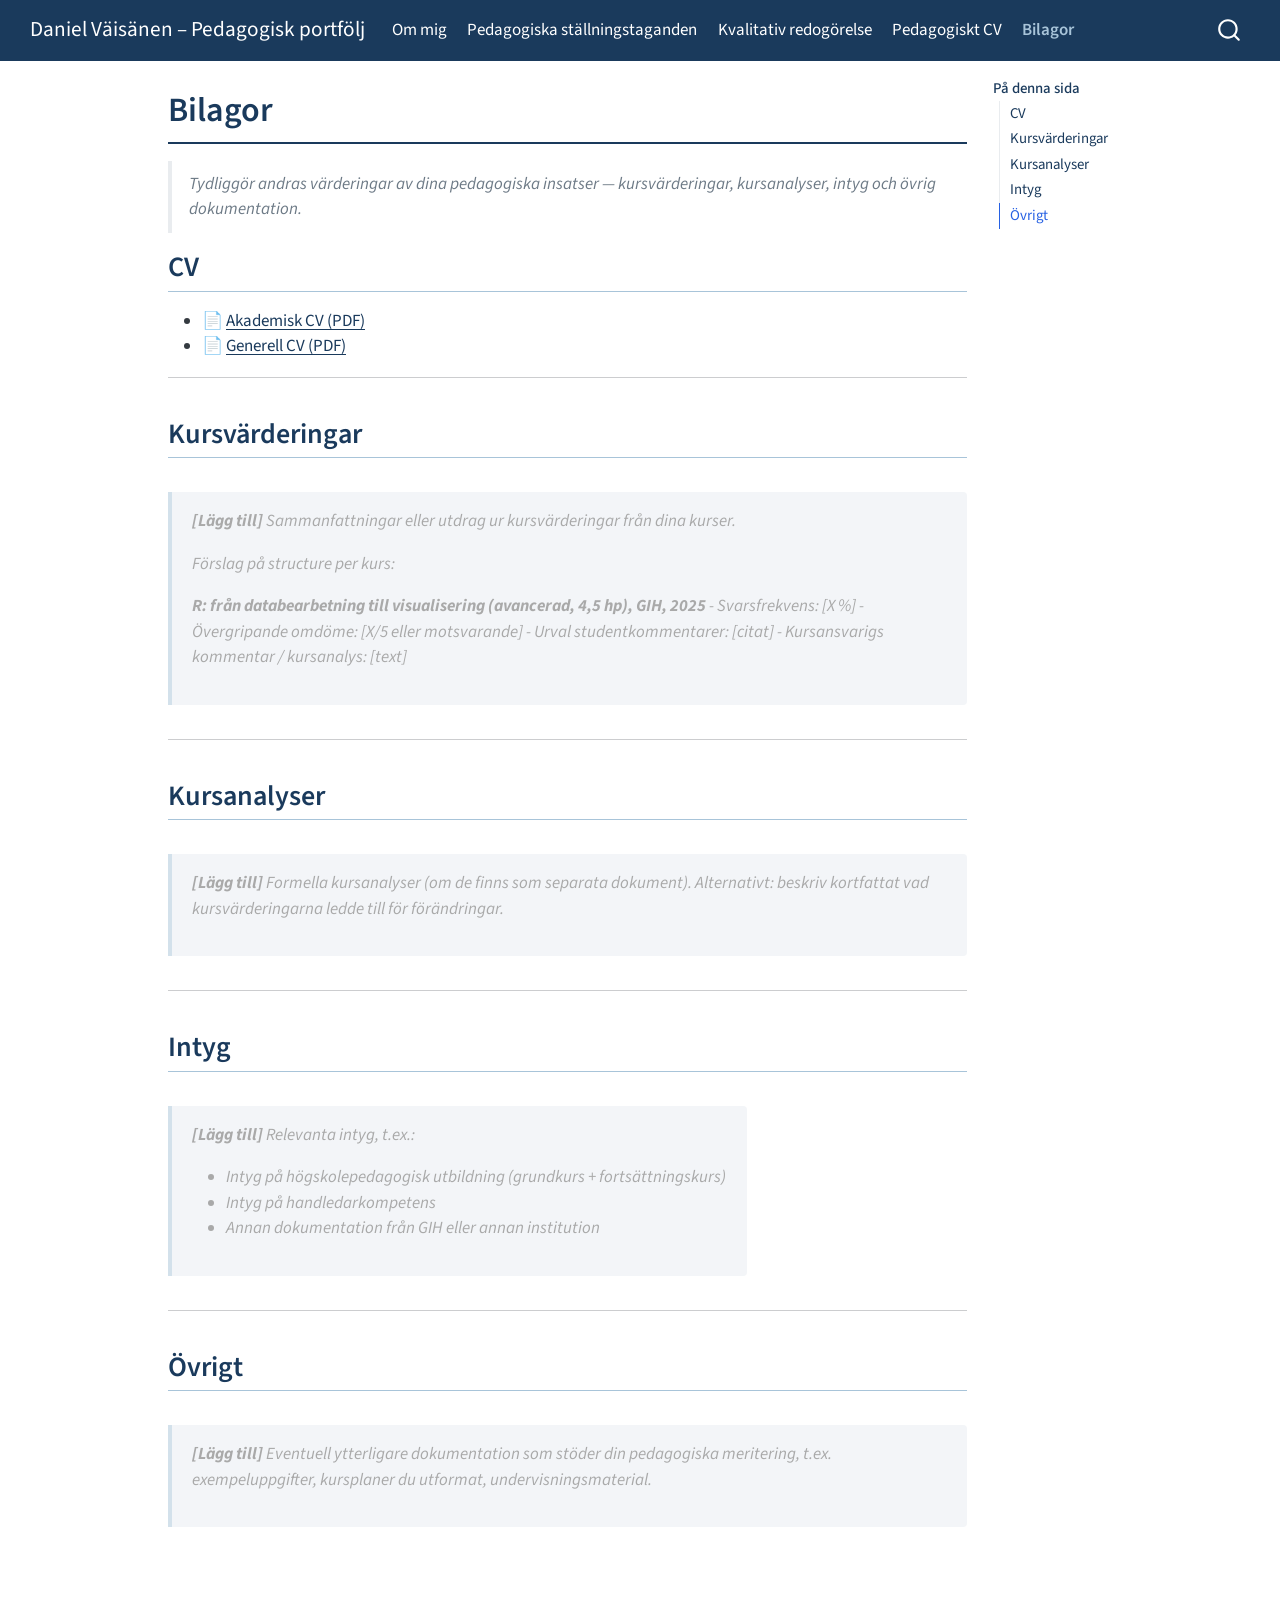
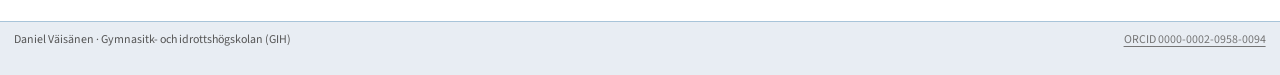
==== docs/bilagor.html @ a4f287ce "Initial commit: pedagogisk portfölj som Quarto-webbsida Alla fem sidor skapade med navy-tema, förify" ====
<!DOCTYPE html>
<html xmlns="http://www.w3.org/1999/xhtml" lang="sv" xml:lang="sv"><head>

<meta charset="utf-8">
<meta name="generator" content="quarto-1.8.27">

<meta name="viewport" content="width=device-width, initial-scale=1.0, user-scalable=yes">


<title>Bilagor – Daniel Väisänen – Pedagogisk portfölj</title>
<style>
code{white-space: pre-wrap;}
span.smallcaps{font-variant: small-caps;}
div.columns{display: flex; gap: min(4vw, 1.5em);}
div.column{flex: auto; overflow-x: auto;}
div.hanging-indent{margin-left: 1.5em; text-indent: -1.5em;}
ul.task-list{list-style: none;}
ul.task-list li input[type="checkbox"] {
  width: 0.8em;
  margin: 0 0.8em 0.2em -1em; /* quarto-specific, see https://github.com/quarto-dev/quarto-cli/issues/4556 */ 
  vertical-align: middle;
}
</style>


<script src="site_libs/quarto-nav/quarto-nav.js"></script>
<script src="site_libs/quarto-nav/headroom.min.js"></script>
<script src="site_libs/clipboard/clipboard.min.js"></script>
<script src="site_libs/quarto-search/autocomplete.umd.js"></script>
<script src="site_libs/quarto-search/fuse.min.js"></script>
<script src="site_libs/quarto-search/quarto-search.js"></script>
<meta name="quarto:offset" content="./">
<script src="site_libs/quarto-html/quarto.js" type="module"></script>
<script src="site_libs/quarto-html/tabsets/tabsets.js" type="module"></script>
<script src="site_libs/quarto-html/axe/axe-check.js" type="module"></script>
<script src="site_libs/quarto-html/popper.min.js"></script>
<script src="site_libs/quarto-html/tippy.umd.min.js"></script>
<script src="site_libs/quarto-html/anchor.min.js"></script>
<link href="site_libs/quarto-html/tippy.css" rel="stylesheet">
<link href="site_libs/quarto-html/quarto-syntax-highlighting-ed96de9b727972fe78a7b5d16c58bf87.css" rel="stylesheet" id="quarto-text-highlighting-styles">
<script src="site_libs/bootstrap/bootstrap.min.js"></script>
<link href="site_libs/bootstrap/bootstrap-icons.css" rel="stylesheet">
<link href="site_libs/bootstrap/bootstrap-4c7eab9bf55dfe24985a280928c3b04f.min.css" rel="stylesheet" append-hash="true" id="quarto-bootstrap" data-mode="light">
<script id="quarto-search-options" type="application/json">{
  "location": "navbar",
  "copy-button": false,
  "collapse-after": 3,
  "panel-placement": "end",
  "type": "overlay",
  "limit": 50,
  "keyboard-shortcut": [
    "f",
    "/",
    "s"
  ],
  "show-item-context": false,
  "language": {
    "search-no-results-text": "Inget resultat",
    "search-matching-documents-text": "matchande dokument",
    "search-copy-link-title": "Kopiera länk för att söka",
    "search-hide-matches-text": "Göm ytterligare resultat",
    "search-more-match-text": "annat resultat i detta dokument",
    "search-more-matches-text": "fler resultat i detta dokument",
    "search-clear-button-title": "Rensa",
    "search-text-placeholder": "",
    "search-detached-cancel-button-title": "Avbryt",
    "search-submit-button-title": "Verkställ",
    "search-label": "Sök"
  }
}</script>
<style>html{ scroll-behavior: smooth; }</style>


<link rel="stylesheet" href="styles.css">
</head>

<body class="nav-fixed quarto-light">

<div id="quarto-search-results"></div>
  <header id="quarto-header" class="headroom fixed-top">
    <nav class="navbar navbar-expand-lg " data-bs-theme="dark">
      <div class="navbar-container container-fluid">
      <div class="navbar-brand-container mx-auto">
    <a class="navbar-brand" href="./index.html">
    <span class="navbar-title">Daniel Väisänen – Pedagogisk portfölj</span>
    </a>
  </div>
            <div id="quarto-search" class="" title="Sök"></div>
          <button class="navbar-toggler" type="button" data-bs-toggle="collapse" data-bs-target="#navbarCollapse" aria-controls="navbarCollapse" role="menu" aria-expanded="false" aria-label="Skifta navigering" onclick="if (window.quartoToggleHeadroom) { window.quartoToggleHeadroom(); }">
  <span class="navbar-toggler-icon"></span>
</button>
          <div class="collapse navbar-collapse" id="navbarCollapse">
            <ul class="navbar-nav navbar-nav-scroll me-auto">
  <li class="nav-item">
    <a class="nav-link" href="./index.html"> 
<span class="menu-text">Om mig</span></a>
  </li>  
  <li class="nav-item">
    <a class="nav-link" href="./stallningstaganden.html"> 
<span class="menu-text">Pedagogiska ställningstaganden</span></a>
  </li>  
  <li class="nav-item">
    <a class="nav-link" href="./kvalitativ.html"> 
<span class="menu-text">Kvalitativ redogörelse</span></a>
  </li>  
  <li class="nav-item">
    <a class="nav-link" href="./dokumentation.html"> 
<span class="menu-text">Pedagogiskt CV</span></a>
  </li>  
  <li class="nav-item">
    <a class="nav-link active" href="./bilagor.html" aria-current="page"> 
<span class="menu-text">Bilagor</span></a>
  </li>  
</ul>
          </div> <!-- /navcollapse -->
            <div class="quarto-navbar-tools">
</div>
      </div> <!-- /container-fluid -->
    </nav>
</header>
<!-- content -->
<div id="quarto-content" class="quarto-container page-columns page-rows-contents page-layout-article page-navbar">
<!-- sidebar -->
<!-- margin-sidebar -->
    <div id="quarto-margin-sidebar" class="sidebar margin-sidebar">
        <nav id="TOC" role="doc-toc" class="toc-active">
    <h2 id="toc-title">På denna sida</h2>
   
  <ul>
  <li><a href="#cv" id="toc-cv" class="nav-link active" data-scroll-target="#cv">CV</a></li>
  <li><a href="#kursvärderingar" id="toc-kursvärderingar" class="nav-link" data-scroll-target="#kursvärderingar">Kursvärderingar</a></li>
  <li><a href="#kursanalyser" id="toc-kursanalyser" class="nav-link" data-scroll-target="#kursanalyser">Kursanalyser</a></li>
  <li><a href="#intyg" id="toc-intyg" class="nav-link" data-scroll-target="#intyg">Intyg</a></li>
  <li><a href="#övrigt" id="toc-övrigt" class="nav-link" data-scroll-target="#övrigt">Övrigt</a></li>
  </ul>
</nav>
    </div>
<!-- main -->
<main class="content" id="quarto-document-content">

<header id="title-block-header" class="quarto-title-block default">
<div class="quarto-title">
<h1 class="title">Bilagor</h1>
</div>



<div class="quarto-title-meta">

    
  
    
  </div>
  


</header>


<blockquote class="blockquote">
<p><em>Tydliggör andras värderingar av dina pedagogiska insatser — kursvärderingar, kursanalyser, intyg och övrig dokumentation.</em></p>
</blockquote>
<section id="cv" class="level2">
<h2 class="anchored" data-anchor-id="cv">CV</h2>
<ul>
<li>📄 <a href="../script/cv_akademisk.pdf">Akademisk CV (PDF)</a></li>
<li>📄 <a href="../script/cv_generell.pdf">Generell CV (PDF)</a></li>
</ul>
<hr>
</section>
<section id="kursvärderingar" class="level2">
<h2 class="anchored" data-anchor-id="kursvärderingar">Kursvärderingar</h2>
<div class="placeholder">
<p><strong>[Lägg till]</strong> Sammanfattningar eller utdrag ur kursvärderingar från dina kurser.</p>
<p>Förslag på structure per kurs:</p>
<p><strong>R: från databearbetning till visualisering (avancerad, 4,5 hp), GIH, 2025</strong> - Svarsfrekvens: <em>[X %]</em> - Övergripande omdöme: <em>[X/5 eller motsvarande]</em> - Urval studentkommentarer: <em>[citat]</em> - Kursansvarigs kommentar / kursanalys: <em>[text]</em></p>
</div>
<hr>
</section>
<section id="kursanalyser" class="level2">
<h2 class="anchored" data-anchor-id="kursanalyser">Kursanalyser</h2>
<div class="placeholder">
<p><strong>[Lägg till]</strong> Formella kursanalyser (om de finns som separata dokument). Alternativt: beskriv kortfattat vad kursvärderingarna ledde till för förändringar.</p>
</div>
<hr>
</section>
<section id="intyg" class="level2">
<h2 class="anchored" data-anchor-id="intyg">Intyg</h2>
<div class="placeholder">
<p><strong>[Lägg till]</strong> Relevanta intyg, t.ex.:</p>
<ul>
<li>Intyg på högskolepedagogisk utbildning (grundkurs + fortsättningskurs)</li>
<li>Intyg på handledarkompetens</li>
<li>Annan dokumentation från GIH eller annan institution</li>
</ul>
</div>
<hr>
</section>
<section id="övrigt" class="level2">
<h2 class="anchored" data-anchor-id="övrigt">Övrigt</h2>
<div class="placeholder">
<p><strong>[Lägg till]</strong> Eventuell ytterligare dokumentation som stöder din pedagogiska meritering, t.ex. exempeluppgifter, kursplaner du utformat, undervisningsmaterial.</p>
</div>


</section>

</main> <!-- /main -->
<script id="quarto-html-after-body" type="application/javascript">
  window.document.addEventListener("DOMContentLoaded", function (event) {
    const icon = "";
    const anchorJS = new window.AnchorJS();
    anchorJS.options = {
      placement: 'right',
      icon: icon
    };
    anchorJS.add('.anchored');
    const isCodeAnnotation = (el) => {
      for (const clz of el.classList) {
        if (clz.startsWith('code-annotation-')) {                     
          return true;
        }
      }
      return false;
    }
    const onCopySuccess = function(e) {
      // button target
      const button = e.trigger;
      // don't keep focus
      button.blur();
      // flash "checked"
      button.classList.add('code-copy-button-checked');
      var currentTitle = button.getAttribute("title");
      button.setAttribute("title", "Kopierat!");
      let tooltip;
      if (window.bootstrap) {
        button.setAttribute("data-bs-toggle", "tooltip");
        button.setAttribute("data-bs-placement", "left");
        button.setAttribute("data-bs-title", "Kopierat!");
        tooltip = new bootstrap.Tooltip(button, 
          { trigger: "manual", 
            customClass: "code-copy-button-tooltip",
            offset: [0, -8]});
        tooltip.show();    
      }
      setTimeout(function() {
        if (tooltip) {
          tooltip.hide();
          button.removeAttribute("data-bs-title");
          button.removeAttribute("data-bs-toggle");
          button.removeAttribute("data-bs-placement");
        }
        button.setAttribute("title", currentTitle);
        button.classList.remove('code-copy-button-checked');
      }, 1000);
      // clear code selection
      e.clearSelection();
    }
    const getTextToCopy = function(trigger) {
      const outerScaffold = trigger.parentElement.cloneNode(true);
      const codeEl = outerScaffold.querySelector('code');
      for (const childEl of codeEl.children) {
        if (isCodeAnnotation(childEl)) {
          childEl.remove();
        }
      }
      return codeEl.innerText;
    }
    const clipboard = new window.ClipboardJS('.code-copy-button:not([data-in-quarto-modal])', {
      text: getTextToCopy
    });
    clipboard.on('success', onCopySuccess);
    if (window.document.getElementById('quarto-embedded-source-code-modal')) {
      const clipboardModal = new window.ClipboardJS('.code-copy-button[data-in-quarto-modal]', {
        text: getTextToCopy,
        container: window.document.getElementById('quarto-embedded-source-code-modal')
      });
      clipboardModal.on('success', onCopySuccess);
    }
      var localhostRegex = new RegExp(/^(?:http|https):\/\/localhost\:?[0-9]*\//);
      var mailtoRegex = new RegExp(/^mailto:/);
        var filterRegex = new RegExp('/' + window.location.host + '/');
      var isInternal = (href) => {
          return filterRegex.test(href) || localhostRegex.test(href) || mailtoRegex.test(href);
      }
      // Inspect non-navigation links and adorn them if external
     var links = window.document.querySelectorAll('a[href]:not(.nav-link):not(.navbar-brand):not(.toc-action):not(.sidebar-link):not(.sidebar-item-toggle):not(.pagination-link):not(.no-external):not([aria-hidden]):not(.dropdown-item):not(.quarto-navigation-tool):not(.about-link)');
      for (var i=0; i<links.length; i++) {
        const link = links[i];
        if (!isInternal(link.href)) {
          // undo the damage that might have been done by quarto-nav.js in the case of
          // links that we want to consider external
          if (link.dataset.originalHref !== undefined) {
            link.href = link.dataset.originalHref;
          }
        }
      }
    function tippyHover(el, contentFn, onTriggerFn, onUntriggerFn) {
      const config = {
        allowHTML: true,
        maxWidth: 500,
        delay: 100,
        arrow: false,
        appendTo: function(el) {
            return el.parentElement;
        },
        interactive: true,
        interactiveBorder: 10,
        theme: 'quarto',
        placement: 'bottom-start',
      };
      if (contentFn) {
        config.content = contentFn;
      }
      if (onTriggerFn) {
        config.onTrigger = onTriggerFn;
      }
      if (onUntriggerFn) {
        config.onUntrigger = onUntriggerFn;
      }
      window.tippy(el, config); 
    }
    const noterefs = window.document.querySelectorAll('a[role="doc-noteref"]');
    for (var i=0; i<noterefs.length; i++) {
      const ref = noterefs[i];
      tippyHover(ref, function() {
        // use id or data attribute instead here
        let href = ref.getAttribute('data-footnote-href') || ref.getAttribute('href');
        try { href = new URL(href).hash; } catch {}
        const id = href.replace(/^#\/?/, "");
        const note = window.document.getElementById(id);
        if (note) {
          return note.innerHTML;
        } else {
          return "";
        }
      });
    }
    const xrefs = window.document.querySelectorAll('a.quarto-xref');
    const processXRef = (id, note) => {
      // Strip column container classes
      const stripColumnClz = (el) => {
        el.classList.remove("page-full", "page-columns");
        if (el.children) {
          for (const child of el.children) {
            stripColumnClz(child);
          }
        }
      }
      stripColumnClz(note)
      if (id === null || id.startsWith('sec-')) {
        // Special case sections, only their first couple elements
        const container = document.createElement("div");
        if (note.children && note.children.length > 2) {
          container.appendChild(note.children[0].cloneNode(true));
          for (let i = 1; i < note.children.length; i++) {
            const child = note.children[i];
            if (child.tagName === "P" && child.innerText === "") {
              continue;
            } else {
              container.appendChild(child.cloneNode(true));
              break;
            }
          }
          if (window.Quarto?.typesetMath) {
            window.Quarto.typesetMath(container);
          }
          return container.innerHTML
        } else {
          if (window.Quarto?.typesetMath) {
            window.Quarto.typesetMath(note);
          }
          return note.innerHTML;
        }
      } else {
        // Remove any anchor links if they are present
        const anchorLink = note.querySelector('a.anchorjs-link');
        if (anchorLink) {
          anchorLink.remove();
        }
        if (window.Quarto?.typesetMath) {
          window.Quarto.typesetMath(note);
        }
        if (note.classList.contains("callout")) {
          return note.outerHTML;
        } else {
          return note.innerHTML;
        }
      }
    }
    for (var i=0; i<xrefs.length; i++) {
      const xref = xrefs[i];
      tippyHover(xref, undefined, function(instance) {
        instance.disable();
        let url = xref.getAttribute('href');
        let hash = undefined; 
        if (url.startsWith('#')) {
          hash = url;
        } else {
          try { hash = new URL(url).hash; } catch {}
        }
        if (hash) {
          const id = hash.replace(/^#\/?/, "");
          const note = window.document.getElementById(id);
          if (note !== null) {
            try {
              const html = processXRef(id, note.cloneNode(true));
              instance.setContent(html);
            } finally {
              instance.enable();
              instance.show();
            }
          } else {
            // See if we can fetch this
            fetch(url.split('#')[0])
            .then(res => res.text())
            .then(html => {
              const parser = new DOMParser();
              const htmlDoc = parser.parseFromString(html, "text/html");
              const note = htmlDoc.getElementById(id);
              if (note !== null) {
                const html = processXRef(id, note);
                instance.setContent(html);
              } 
            }).finally(() => {
              instance.enable();
              instance.show();
            });
          }
        } else {
          // See if we can fetch a full url (with no hash to target)
          // This is a special case and we should probably do some content thinning / targeting
          fetch(url)
          .then(res => res.text())
          .then(html => {
            const parser = new DOMParser();
            const htmlDoc = parser.parseFromString(html, "text/html");
            const note = htmlDoc.querySelector('main.content');
            if (note !== null) {
              // This should only happen for chapter cross references
              // (since there is no id in the URL)
              // remove the first header
              if (note.children.length > 0 && note.children[0].tagName === "HEADER") {
                note.children[0].remove();
              }
              const html = processXRef(null, note);
              instance.setContent(html);
            } 
          }).finally(() => {
            instance.enable();
            instance.show();
          });
        }
      }, function(instance) {
      });
    }
        let selectedAnnoteEl;
        const selectorForAnnotation = ( cell, annotation) => {
          let cellAttr = 'data-code-cell="' + cell + '"';
          let lineAttr = 'data-code-annotation="' +  annotation + '"';
          const selector = 'span[' + cellAttr + '][' + lineAttr + ']';
          return selector;
        }
        const selectCodeLines = (annoteEl) => {
          const doc = window.document;
          const targetCell = annoteEl.getAttribute("data-target-cell");
          const targetAnnotation = annoteEl.getAttribute("data-target-annotation");
          const annoteSpan = window.document.querySelector(selectorForAnnotation(targetCell, targetAnnotation));
          const lines = annoteSpan.getAttribute("data-code-lines").split(",");
          const lineIds = lines.map((line) => {
            return targetCell + "-" + line;
          })
          let top = null;
          let height = null;
          let parent = null;
          if (lineIds.length > 0) {
              //compute the position of the single el (top and bottom and make a div)
              const el = window.document.getElementById(lineIds[0]);
              top = el.offsetTop;
              height = el.offsetHeight;
              parent = el.parentElement.parentElement;
            if (lineIds.length > 1) {
              const lastEl = window.document.getElementById(lineIds[lineIds.length - 1]);
              const bottom = lastEl.offsetTop + lastEl.offsetHeight;
              height = bottom - top;
            }
            if (top !== null && height !== null && parent !== null) {
              // cook up a div (if necessary) and position it 
              let div = window.document.getElementById("code-annotation-line-highlight");
              if (div === null) {
                div = window.document.createElement("div");
                div.setAttribute("id", "code-annotation-line-highlight");
                div.style.position = 'absolute';
                parent.appendChild(div);
              }
              div.style.top = top - 2 + "px";
              div.style.height = height + 4 + "px";
              div.style.left = 0;
              let gutterDiv = window.document.getElementById("code-annotation-line-highlight-gutter");
              if (gutterDiv === null) {
                gutterDiv = window.document.createElement("div");
                gutterDiv.setAttribute("id", "code-annotation-line-highlight-gutter");
                gutterDiv.style.position = 'absolute';
                const codeCell = window.document.getElementById(targetCell);
                const gutter = codeCell.querySelector('.code-annotation-gutter');
                gutter.appendChild(gutterDiv);
              }
              gutterDiv.style.top = top - 2 + "px";
              gutterDiv.style.height = height + 4 + "px";
            }
            selectedAnnoteEl = annoteEl;
          }
        };
        const unselectCodeLines = () => {
          const elementsIds = ["code-annotation-line-highlight", "code-annotation-line-highlight-gutter"];
          elementsIds.forEach((elId) => {
            const div = window.document.getElementById(elId);
            if (div) {
              div.remove();
            }
          });
          selectedAnnoteEl = undefined;
        };
          // Handle positioning of the toggle
      window.addEventListener(
        "resize",
        throttle(() => {
          elRect = undefined;
          if (selectedAnnoteEl) {
            selectCodeLines(selectedAnnoteEl);
          }
        }, 10)
      );
      function throttle(fn, ms) {
      let throttle = false;
      let timer;
        return (...args) => {
          if(!throttle) { // first call gets through
              fn.apply(this, args);
              throttle = true;
          } else { // all the others get throttled
              if(timer) clearTimeout(timer); // cancel #2
              timer = setTimeout(() => {
                fn.apply(this, args);
                timer = throttle = false;
              }, ms);
          }
        };
      }
        // Attach click handler to the DT
        const annoteDls = window.document.querySelectorAll('dt[data-target-cell]');
        for (const annoteDlNode of annoteDls) {
          annoteDlNode.addEventListener('click', (event) => {
            const clickedEl = event.target;
            if (clickedEl !== selectedAnnoteEl) {
              unselectCodeLines();
              const activeEl = window.document.querySelector('dt[data-target-cell].code-annotation-active');
              if (activeEl) {
                activeEl.classList.remove('code-annotation-active');
              }
              selectCodeLines(clickedEl);
              clickedEl.classList.add('code-annotation-active');
            } else {
              // Unselect the line
              unselectCodeLines();
              clickedEl.classList.remove('code-annotation-active');
            }
          });
        }
    const findCites = (el) => {
      const parentEl = el.parentElement;
      if (parentEl) {
        const cites = parentEl.dataset.cites;
        if (cites) {
          return {
            el,
            cites: cites.split(' ')
          };
        } else {
          return findCites(el.parentElement)
        }
      } else {
        return undefined;
      }
    };
    var bibliorefs = window.document.querySelectorAll('a[role="doc-biblioref"]');
    for (var i=0; i<bibliorefs.length; i++) {
      const ref = bibliorefs[i];
      const citeInfo = findCites(ref);
      if (citeInfo) {
        tippyHover(citeInfo.el, function() {
          var popup = window.document.createElement('div');
          citeInfo.cites.forEach(function(cite) {
            var citeDiv = window.document.createElement('div');
            citeDiv.classList.add('hanging-indent');
            citeDiv.classList.add('csl-entry');
            var biblioDiv = window.document.getElementById('ref-' + cite);
            if (biblioDiv) {
              citeDiv.innerHTML = biblioDiv.innerHTML;
            }
            popup.appendChild(citeDiv);
          });
          return popup.innerHTML;
        });
      }
    }
  });
  </script>
</div> <!-- /content -->
<footer class="footer">
  <div class="nav-footer">
    <div class="nav-footer-left">
<p>Daniel Väisänen · Gymnasitk- och idrottshögskolan (GIH)</p>
</div>   
    <div class="nav-footer-center">
      &nbsp;
    </div>
    <div class="nav-footer-right">
<p><a href="https://orcid.org/0000-0002-0958-0094">ORCID 0000-0002-0958-0094</a></p>
</div>
  </div>
</footer>




<script src="site_libs/quarto-html/zenscroll-min.js"></script>
</body></html>
---- docs/site_libs/quarto-html/tippy.css ----
.tippy-box[data-animation=fade][data-state=hidden]{opacity:0}[data-tippy-root]{max-width:calc(100vw - 10px)}.tippy-box{position:relative;background-color:#333;color:#fff;border-radius:4px;font-size:14px;line-height:1.4;white-space:normal;outline:0;transition-property:transform,visibility,opacity}.tippy-box[data-placement^=top]>.tippy-arrow{bottom:0}.tippy-box[data-placement^=top]>.tippy-arrow:before{bottom:-7px;left:0;border-width:8px 8px 0;border-top-color:initial;transform-origin:center top}.tippy-box[data-placement^=bottom]>.tippy-arrow{top:0}.tippy-box[data-placement^=bottom]>.tippy-arrow:before{top:-7px;left:0;border-width:0 8px 8px;border-bottom-color:initial;transform-origin:center bottom}.tippy-box[data-placement^=left]>.tippy-arrow{right:0}.tippy-box[data-placement^=left]>.tippy-arrow:before{border-width:8px 0 8px 8px;border-left-color:initial;right:-7px;transform-origin:center left}.tippy-box[data-placement^=right]>.tippy-arrow{left:0}.tippy-box[data-placement^=right]>.tippy-arrow:before{left:-7px;border-width:8px 8px 8px 0;border-right-color:initial;transform-origin:center right}.tippy-box[data-inertia][data-state=visible]{transition-timing-function:cubic-bezier(.54,1.5,.38,1.11)}.tippy-arrow{width:16px;height:16px;color:#333}.tippy-arrow:before{content:"";position:absolute;border-color:transparent;border-style:solid}.tippy-content{position:relative;padding:5px 9px;z-index:1}
---- docs/site_libs/quarto-html/quarto-syntax-highlighting-ed96de9b727972fe78a7b5d16c58bf87.css ----
/* quarto syntax highlight colors */
:root {
  --quarto-hl-ot-color: #003B4F;
  --quarto-hl-at-color: #657422;
  --quarto-hl-ss-color: #20794D;
  --quarto-hl-an-color: #5E5E5E;
  --quarto-hl-fu-color: #4758AB;
  --quarto-hl-st-color: #20794D;
  --quarto-hl-cf-color: #003B4F;
  --quarto-hl-op-color: #5E5E5E;
  --quarto-hl-er-color: #AD0000;
  --quarto-hl-bn-color: #AD0000;
  --quarto-hl-al-color: #AD0000;
  --quarto-hl-va-color: #111111;
  --quarto-hl-bu-color: inherit;
  --quarto-hl-ex-color: inherit;
  --quarto-hl-pp-color: #AD0000;
  --quarto-hl-in-color: #5E5E5E;
  --quarto-hl-vs-color: #20794D;
  --quarto-hl-wa-color: #5E5E5E;
  --quarto-hl-do-color: #5E5E5E;
  --quarto-hl-im-color: #00769E;
  --quarto-hl-ch-color: #20794D;
  --quarto-hl-dt-color: #AD0000;
  --quarto-hl-fl-color: #AD0000;
  --quarto-hl-co-color: #5E5E5E;
  --quarto-hl-cv-color: #5E5E5E;
  --quarto-hl-cn-color: #8f5902;
  --quarto-hl-sc-color: #5E5E5E;
  --quarto-hl-dv-color: #AD0000;
  --quarto-hl-kw-color: #003B4F;
}

/* other quarto variables */
:root {
  --quarto-font-monospace: SFMono-Regular, Menlo, Monaco, Consolas, "Liberation Mono", "Courier New", monospace;
}

/* syntax highlight based on Pandoc's rules */
pre > code.sourceCode > span {
  color: #003B4F;
}

code.sourceCode > span {
  color: #003B4F;
}

div.sourceCode,
div.sourceCode pre.sourceCode {
  color: #003B4F;
}

/* Normal */
code span {
  color: #003B4F;
}

/* Alert */
code span.al {
  color: #AD0000;
  font-style: inherit;
}

/* Annotation */
code span.an {
  color: #5E5E5E;
  font-style: inherit;
}

/* Attribute */
code span.at {
  color: #657422;
  font-style: inherit;
}

/* BaseN */
code span.bn {
  color: #AD0000;
  font-style: inherit;
}

/* BuiltIn */
code span.bu {
  font-style: inherit;
}

/* ControlFlow */
code span.cf {
  color: #003B4F;
  font-weight: bold;
  font-style: inherit;
}

/* Char */
code span.ch {
  color: #20794D;
  font-style: inherit;
}

/* Constant */
code span.cn {
  color: #8f5902;
  font-style: inherit;
}

/* Comment */
code span.co {
  color: #5E5E5E;
  font-style: inherit;
}

/* CommentVar */
code span.cv {
  color: #5E5E5E;
  font-style: italic;
}

/* Documentation */
code span.do {
  color: #5E5E5E;
  font-style: italic;
}

/* DataType */
code span.dt {
  color: #AD0000;
  font-style: inherit;
}

/* DecVal */
code span.dv {
  color: #AD0000;
  font-style: inherit;
}

/* Error */
code span.er {
  color: #AD0000;
  font-style: inherit;
}

/* Extension */
code span.ex {
  font-style: inherit;
}

/* Float */
code span.fl {
  color: #AD0000;
  font-style: inherit;
}

/* Function */
code span.fu {
  color: #4758AB;
  font-style: inherit;
}

/* Import */
code span.im {
  color: #00769E;
  font-style: inherit;
}

/* Information */
code span.in {
  color: #5E5E5E;
  font-style: inherit;
}

/* Keyword */
code span.kw {
  color: #003B4F;
  font-weight: bold;
  font-style: inherit;
}

/* Operator */
code span.op {
  color: #5E5E5E;
  font-style: inherit;
}

/* Other */
code span.ot {
  color: #003B4F;
  font-style: inherit;
}

/* Preprocessor */
code span.pp {
  color: #AD0000;
  font-style: inherit;
}

/* SpecialChar */
code span.sc {
  color: #5E5E5E;
  font-style: inherit;
}

/* SpecialString */
code span.ss {
  color: #20794D;
  font-style: inherit;
}

/* String */
code span.st {
  color: #20794D;
  font-style: inherit;
}

/* Variable */
code span.va {
  color: #111111;
  font-style: inherit;
}

/* VerbatimString */
code span.vs {
  color: #20794D;
  font-style: inherit;
}

/* Warning */
code span.wa {
  color: #5E5E5E;
  font-style: italic;
}

.prevent-inlining {
  content: "</";
}

/*# sourceMappingURL=0920dd6d7437995b8cdf7429764427b1.css.map */
---- docs/styles.css ----
/* ============================================================
   Pedagogisk portfölj – Daniel Väisänen
   Navy-färgschema: matchar CV:ns #1a3a5c
   ============================================================ */

:root {
  --navy:     #1a3a5c;
  --navy-lt:  #a8c4d9;
  --navy-pal: #e8edf3;
  --gray:     #555555;
}

/* Navbar */
.navbar {
  background-color: var(--navy) !important;
}
.navbar-brand,
.navbar .nav-link {
  color: white !important;
}
.navbar .nav-link:hover {
  color: var(--navy-lt) !important;
}
.navbar .nav-link.active {
  color: var(--navy-lt) !important;
  font-weight: 600;
}

/* Rubriker */
h1, h2, h3 {
  color: var(--navy);
}
h1 {
  border-bottom: 2px solid var(--navy);
  padding-bottom: 0.3em;
  margin-top: 1.2em;
}
h2 {
  border-bottom: 1px solid var(--navy-lt);
  padding-bottom: 0.2em;
  margin-top: 1.4em;
}

/* Länkar */
a {
  color: var(--navy);
}
a:hover {
  color: var(--navy-lt);
}

/* Profil-hero på startsidan */
.profil-hero {
  background-color: var(--navy);
  color: white;
  padding: 2.5rem 2rem;
  border-radius: 6px;
  margin-bottom: 2rem;
}
.profil-hero h1 {
  color: white;
  border-bottom: none;
  font-size: 2rem;
  margin-top: 0;
}
.profil-hero .undertitel {
  color: var(--navy-lt);
  font-size: 1.15rem;
  margin-bottom: 0.8rem;
}
.profil-hero .kontakt {
  color: #c5d8e8;
  font-size: 0.9rem;
}
.profil-hero a {
  color: var(--navy-lt);
}

/* Callout-liknande placeholder-boxar */
.placeholder {
  background-color: var(--navy-pal);
  border-left: 4px solid var(--navy-lt);
  padding: 1rem 1.2rem;
  border-radius: 0 4px 4px 0;
  margin: 1rem 0;
  font-style: italic;
  color: var(--gray);
}

/* Tabell-styling */
table {
  width: 100%;
  border-collapse: collapse;
  font-size: 0.93rem;
}
th {
  background-color: var(--navy);
  color: white;
  padding: 0.5rem 0.8rem;
  text-align: left;
}
td {
  padding: 0.45rem 0.8rem;
  border-bottom: 1px solid #dde4ec;
}
tr:nth-child(even) td {
  background-color: var(--navy-pal);
}

/* Sidfot */
.nav-footer {
  background-color: var(--navy-pal);
  color: var(--gray);
  font-size: 0.85rem;
  border-top: 1px solid var(--navy-lt);
}

/* TOC */
#TOC a {
  color: var(--navy);
}
#TOC a:hover {
  color: var(--navy-lt);
}
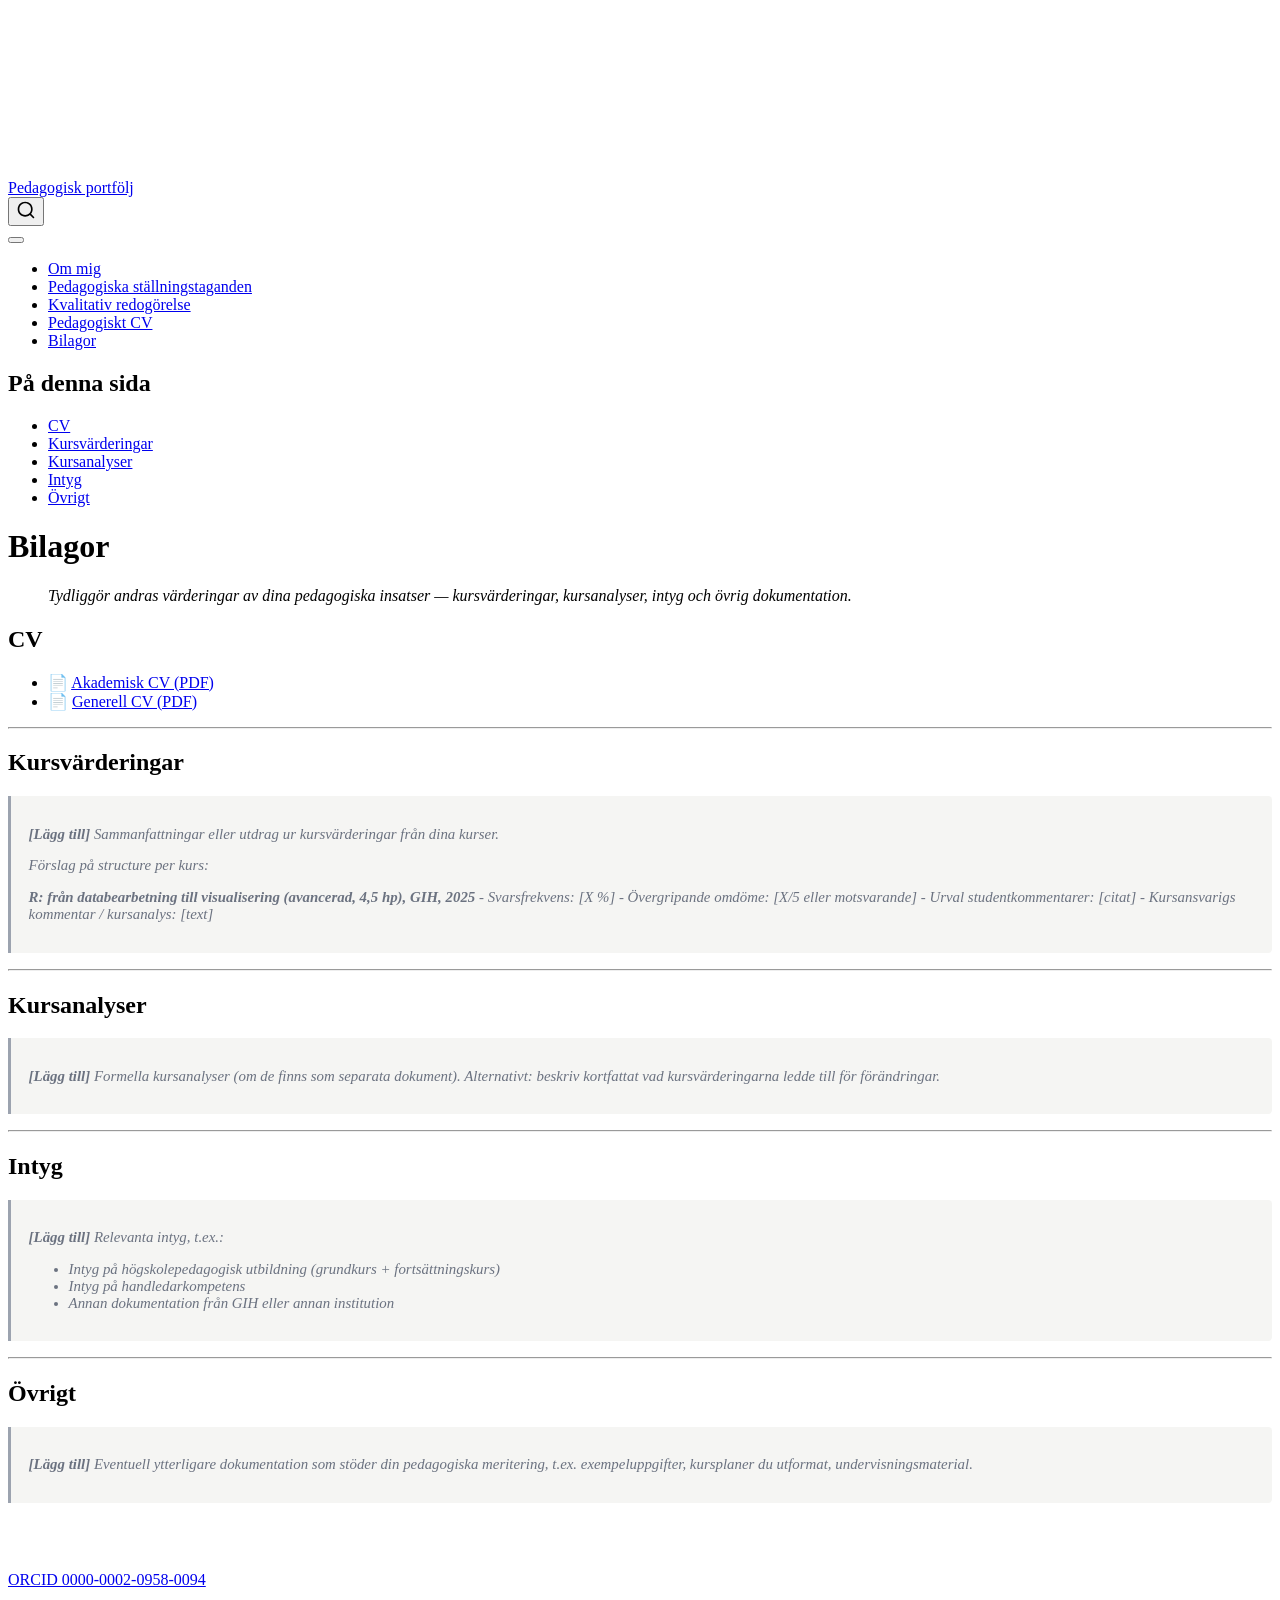
==== commit 14029020: "Uppdatera tema, ta bort namn/kontakt, lägg till ikoner - Byt tema: cosmo → flatly (ljust) / darkly (" ====
--- a/docs/bilagor.html
+++ b/docs/bilagor.html
@@ -7,7 +7,7 @@
 <meta name="viewport" content="width=device-width, initial-scale=1.0, user-scalable=yes">
 
 
-<title>Bilagor – Daniel Väisänen – Pedagogisk portfölj</title>
+<title>Bilagor – Pedagogisk portfölj</title>
 <style>
 code{white-space: pre-wrap;}
 span.smallcaps{font-variant: small-caps;}
@@ -37,10 +37,14 @@
 <script src="site_libs/quarto-html/tippy.umd.min.js"></script>
 <script src="site_libs/quarto-html/anchor.min.js"></script>
 <link href="site_libs/quarto-html/tippy.css" rel="stylesheet">
-<link href="site_libs/quarto-html/quarto-syntax-highlighting-ed96de9b727972fe78a7b5d16c58bf87.css" rel="stylesheet" id="quarto-text-highlighting-styles">
+<link href="site_libs/quarto-html/quarto-syntax-highlighting-ed96de9b727972fe78a7b5d16c58bf87.css" rel="stylesheet" class="quarto-color-scheme" id="quarto-text-highlighting-styles">
+<link href="site_libs/quarto-html/quarto-syntax-highlighting-dark-4d9afe2b8d18ee9fa5d0d57b5ed4214d.css" rel="stylesheet" class="quarto-color-scheme quarto-color-alternate" id="quarto-text-highlighting-styles">
+<link href="site_libs/quarto-html/quarto-syntax-highlighting-ed96de9b727972fe78a7b5d16c58bf87.css" rel="stylesheet" class="quarto-color-scheme-extra" id="quarto-text-highlighting-styles">
 <script src="site_libs/bootstrap/bootstrap.min.js"></script>
 <link href="site_libs/bootstrap/bootstrap-icons.css" rel="stylesheet">
-<link href="site_libs/bootstrap/bootstrap-4c7eab9bf55dfe24985a280928c3b04f.min.css" rel="stylesheet" append-hash="true" id="quarto-bootstrap" data-mode="light">
+<link href="site_libs/bootstrap/bootstrap-f93c2b1f3f0577f377aefa4848a86a36.min.css" rel="stylesheet" append-hash="true" class="quarto-color-scheme" id="quarto-bootstrap" data-mode="light">
+<link href="site_libs/bootstrap/bootstrap-dark-0d4a9d19931feb4fee1ddab4b2489000.min.css" rel="stylesheet" append-hash="true" class="quarto-color-scheme quarto-color-alternate" id="quarto-bootstrap" data-mode="dark">
+<link href="site_libs/bootstrap/bootstrap-f93c2b1f3f0577f377aefa4848a86a36.min.css" rel="stylesheet" append-hash="true" class="quarto-color-scheme-extra" id="quarto-bootstrap" data-mode="light">
 <script id="quarto-search-options" type="application/json">{
   "location": "navbar",
   "copy-button": false,
@@ -74,7 +78,169 @@
 <link rel="stylesheet" href="styles.css">
 </head>
 
-<body class="nav-fixed quarto-light">
+<body class="nav-fixed quarto-light"><script id="quarto-html-before-body" type="application/javascript">
+    const toggleBodyColorMode = (bsSheetEl) => {
+      const mode = bsSheetEl.getAttribute("data-mode");
+      const bodyEl = window.document.querySelector("body");
+      if (mode === "dark") {
+        bodyEl.classList.add("quarto-dark");
+        bodyEl.classList.remove("quarto-light");
+      } else {
+        bodyEl.classList.add("quarto-light");
+        bodyEl.classList.remove("quarto-dark");
+      }
+    }
+    const toggleBodyColorPrimary = () => {
+      const bsSheetEl = window.document.querySelector("link#quarto-bootstrap:not([rel=disabled-stylesheet])");
+      if (bsSheetEl) {
+        toggleBodyColorMode(bsSheetEl);
+      }
+    }
+    const setColorSchemeToggle = (alternate) => {
+      const toggles = window.document.querySelectorAll('.quarto-color-scheme-toggle');
+      for (let i=0; i < toggles.length; i++) {
+        const toggle = toggles[i];
+        if (toggle) {
+          if (alternate) {
+            toggle.classList.add("alternate");
+          } else {
+            toggle.classList.remove("alternate");
+          }
+        }
+      }
+    };
+    const toggleColorMode = (alternate) => {
+      // Switch the stylesheets
+      const primaryStylesheets = window.document.querySelectorAll('link.quarto-color-scheme:not(.quarto-color-alternate)');
+      const alternateStylesheets = window.document.querySelectorAll('link.quarto-color-scheme.quarto-color-alternate');
+      manageTransitions('#quarto-margin-sidebar .nav-link', false);
+      if (alternate) {
+        // note: dark is layered on light, we don't disable primary!
+        enableStylesheet(alternateStylesheets);
+        for (const sheetNode of alternateStylesheets) {
+          if (sheetNode.id === "quarto-bootstrap") {
+            toggleBodyColorMode(sheetNode);
+          }
+        }
+      } else {
+        disableStylesheet(alternateStylesheets);
+        enableStylesheet(primaryStylesheets)
+        toggleBodyColorPrimary();
+      }
+      manageTransitions('#quarto-margin-sidebar .nav-link', true);
+      // Switch the toggles
+      setColorSchemeToggle(alternate)
+      // Hack to workaround the fact that safari doesn't
+      // properly recolor the scrollbar when toggling (#1455)
+      if (navigator.userAgent.indexOf('Safari') > 0 && navigator.userAgent.indexOf('Chrome') == -1) {
+        manageTransitions("body", false);
+        window.scrollTo(0, 1);
+        setTimeout(() => {
+          window.scrollTo(0, 0);
+          manageTransitions("body", true);
+        }, 40);
+      }
+    }
+    const disableStylesheet = (stylesheets) => {
+      for (let i=0; i < stylesheets.length; i++) {
+        const stylesheet = stylesheets[i];
+        stylesheet.rel = 'disabled-stylesheet';
+      }
+    }
+    const enableStylesheet = (stylesheets) => {
+      for (let i=0; i < stylesheets.length; i++) {
+        const stylesheet = stylesheets[i];
+        if(stylesheet.rel !== 'stylesheet') { // for Chrome, which will still FOUC without this check
+          stylesheet.rel = 'stylesheet';
+        }
+      }
+    }
+    const manageTransitions = (selector, allowTransitions) => {
+      const els = window.document.querySelectorAll(selector);
+      for (let i=0; i < els.length; i++) {
+        const el = els[i];
+        if (allowTransitions) {
+          el.classList.remove('notransition');
+        } else {
+          el.classList.add('notransition');
+        }
+      }
+    }
+    const isFileUrl = () => {
+      return window.location.protocol === 'file:';
+    }
+    const hasAlternateSentinel = () => {
+      let styleSentinel = getColorSchemeSentinel();
+      if (styleSentinel !== null) {
+        return styleSentinel === "alternate";
+      } else {
+        return false;
+      }
+    }
+    const setStyleSentinel = (alternate) => {
+      const value = alternate ? "alternate" : "default";
+      if (!isFileUrl()) {
+        window.localStorage.setItem("quarto-color-scheme", value);
+      } else {
+        localAlternateSentinel = value;
+      }
+    }
+    const getColorSchemeSentinel = () => {
+      if (!isFileUrl()) {
+        const storageValue = window.localStorage.getItem("quarto-color-scheme");
+        return storageValue != null ? storageValue : localAlternateSentinel;
+      } else {
+        return localAlternateSentinel;
+      }
+    }
+    const toggleGiscusIfUsed = (isAlternate, darkModeDefault) => {
+      const baseTheme = document.querySelector('#giscus-base-theme')?.value ?? 'light';
+      const alternateTheme = document.querySelector('#giscus-alt-theme')?.value ?? 'dark';
+      let newTheme = '';
+      if(authorPrefersDark) {
+        newTheme = isAlternate ? baseTheme : alternateTheme;
+      } else {
+        newTheme = isAlternate ? alternateTheme : baseTheme;
+      }
+      const changeGiscusTheme = () => {
+        // From: https://github.com/giscus/giscus/issues/336
+        const sendMessage = (message) => {
+          const iframe = document.querySelector('iframe.giscus-frame');
+          if (!iframe) return;
+          iframe.contentWindow.postMessage({ giscus: message }, 'https://giscus.app');
+        }
+        sendMessage({
+          setConfig: {
+            theme: newTheme
+          }
+        });
+      }
+      const isGiscussLoaded = window.document.querySelector('iframe.giscus-frame') !== null;
+      if (isGiscussLoaded) {
+        changeGiscusTheme();
+      }
+    };
+    const authorPrefersDark = false;
+    const darkModeDefault = authorPrefersDark;
+      document.querySelector('link#quarto-text-highlighting-styles.quarto-color-scheme-extra').rel = 'disabled-stylesheet';
+      document.querySelector('link#quarto-bootstrap.quarto-color-scheme-extra').rel = 'disabled-stylesheet';
+    let localAlternateSentinel = darkModeDefault ? 'alternate' : 'default';
+    // Dark / light mode switch
+    window.quartoToggleColorScheme = () => {
+      // Read the current dark / light value
+      let toAlternate = !hasAlternateSentinel();
+      toggleColorMode(toAlternate);
+      setStyleSentinel(toAlternate);
+      toggleGiscusIfUsed(toAlternate, darkModeDefault);
+      window.dispatchEvent(new Event('resize'));
+    };
+    // Switch to dark mode if need be
+    if (hasAlternateSentinel()) {
+      toggleColorMode(true);
+    } else {
+      toggleColorMode(false);
+    }
+  </script>
 
 <div id="quarto-search-results"></div>
   <header id="quarto-header" class="headroom fixed-top">
@@ -82,7 +248,7 @@
       <div class="navbar-container container-fluid">
       <div class="navbar-brand-container mx-auto">
     <a class="navbar-brand" href="./index.html">
-    <span class="navbar-title">Daniel Väisänen – Pedagogisk portfölj</span>
+    <span class="navbar-title">Pedagogisk portfölj</span>
     </a>
   </div>
             <div id="quarto-search" class="" title="Sök"></div>
@@ -114,6 +280,7 @@
 </ul>
           </div> <!-- /navcollapse -->
             <div class="quarto-navbar-tools">
+  <a href="" class="quarto-color-scheme-toggle quarto-navigation-tool  px-1" onclick="window.quartoToggleColorScheme(); return false;" title="Skifta mörkt läge"><i class="bi"></i></a>
 </div>
       </div> <!-- /container-fluid -->
     </nav>
@@ -137,6 +304,7 @@
     </div>
 <!-- main -->
 <main class="content" id="quarto-document-content">
+
 
 <header id="title-block-header" class="quarto-title-block default">
 <div class="quarto-title">
@@ -208,6 +376,19 @@
 </main> <!-- /main -->
 <script id="quarto-html-after-body" type="application/javascript">
   window.document.addEventListener("DOMContentLoaded", function (event) {
+    // Ensure there is a toggle, if there isn't float one in the top right
+    if (window.document.querySelector('.quarto-color-scheme-toggle') === null) {
+      const a = window.document.createElement('a');
+      a.classList.add('top-right');
+      a.classList.add('quarto-color-scheme-toggle');
+      a.href = "";
+      a.onclick = function() { try { window.quartoToggleColorScheme(); } catch {} return false; };
+      const i = window.document.createElement("i");
+      i.classList.add('bi');
+      a.appendChild(i);
+      window.document.body.appendChild(a);
+    }
+    setColorSchemeToggle(hasAlternateSentinel())
     const icon = "";
     const anchorJS = new window.AnchorJS();
     anchorJS.options = {
@@ -610,8 +791,8 @@
 <footer class="footer">
   <div class="nav-footer">
     <div class="nav-footer-left">
-<p>Daniel Väisänen · Gymnasitk- och idrottshögskolan (GIH)</p>
-</div>   
+      &nbsp;
+    </div>   
     <div class="nav-footer-center">
       &nbsp;
     </div>
--- a/docs/site_libs/quarto-html/quarto-syntax-highlighting-dark-4d9afe2b8d18ee9fa5d0d57b5ed4214d.css
+++ b/docs/site_libs/quarto-html/quarto-syntax-highlighting-dark-4d9afe2b8d18ee9fa5d0d57b5ed4214d.css
@@ -0,0 +1,219 @@
+/* quarto syntax highlight colors */
+:root {
+  --quarto-hl-al-color: #f07178;
+  --quarto-hl-an-color: #d4d0ab;
+  --quarto-hl-at-color: #00e0e0;
+  --quarto-hl-bn-color: #d4d0ab;
+  --quarto-hl-bu-color: #abe338;
+  --quarto-hl-ch-color: #abe338;
+  --quarto-hl-co-color: #f8f8f2;
+  --quarto-hl-cv-color: #ffd700;
+  --quarto-hl-cn-color: #ffd700;
+  --quarto-hl-cf-color: #ffa07a;
+  --quarto-hl-dt-color: #ffa07a;
+  --quarto-hl-dv-color: #d4d0ab;
+  --quarto-hl-do-color: #f8f8f2;
+  --quarto-hl-er-color: #f07178;
+  --quarto-hl-ex-color: #00e0e0;
+  --quarto-hl-fl-color: #d4d0ab;
+  --quarto-hl-fu-color: #ffa07a;
+  --quarto-hl-im-color: #abe338;
+  --quarto-hl-in-color: #d4d0ab;
+  --quarto-hl-kw-color: #ffa07a;
+  --quarto-hl-op-color: #ffa07a;
+  --quarto-hl-ot-color: #00e0e0;
+  --quarto-hl-pp-color: #dcc6e0;
+  --quarto-hl-re-color: #00e0e0;
+  --quarto-hl-sc-color: #abe338;
+  --quarto-hl-ss-color: #abe338;
+  --quarto-hl-st-color: #abe338;
+  --quarto-hl-va-color: #00e0e0;
+  --quarto-hl-vs-color: #abe338;
+  --quarto-hl-wa-color: #dcc6e0;
+}
+
+/* other quarto variables */
+:root {
+  --quarto-font-monospace: SFMono-Regular, Menlo, Monaco, Consolas, "Liberation Mono", "Courier New", monospace;
+}
+
+/* syntax highlight based on Pandoc's rules */
+pre > code.sourceCode > span {
+  color: #f8f8f2;
+}
+
+code.sourceCode > span {
+  color: #f8f8f2;
+}
+
+div.sourceCode,
+div.sourceCode pre.sourceCode {
+  color: #f8f8f2;
+}
+
+/* Normal */
+code span {
+  color: #f8f8f2;
+}
+
+/* Alert */
+code span.al {
+  color: #f07178;
+}
+
+/* Annotation */
+code span.an {
+  color: #d4d0ab;
+}
+
+/* Attribute */
+code span.at {
+  color: #00e0e0;
+}
+
+/* BaseN */
+code span.bn {
+  color: #d4d0ab;
+}
+
+/* BuiltIn */
+code span.bu {
+  color: #abe338;
+}
+
+/* ControlFlow */
+code span.cf {
+  font-weight: bold;
+  color: #ffa07a;
+}
+
+/* Char */
+code span.ch {
+  color: #abe338;
+}
+
+/* Constant */
+code span.cn {
+  color: #ffd700;
+}
+
+/* Comment */
+code span.co {
+  font-style: italic;
+  color: #f8f8f2;
+}
+
+/* CommentVar */
+code span.cv {
+  color: #ffd700;
+}
+
+/* Documentation */
+code span.do {
+  color: #f8f8f2;
+}
+
+/* DataType */
+code span.dt {
+  color: #ffa07a;
+}
+
+/* DecVal */
+code span.dv {
+  color: #d4d0ab;
+}
+
+/* Error */
+code span.er {
+  color: #f07178;
+  text-decoration: underline;
+}
+
+/* Extension */
+code span.ex {
+  font-weight: bold;
+  color: #00e0e0;
+}
+
+/* Float */
+code span.fl {
+  color: #d4d0ab;
+}
+
+/* Function */
+code span.fu {
+  color: #ffa07a;
+}
+
+/* Import */
+code span.im {
+  color: #abe338;
+}
+
+/* Information */
+code span.in {
+  color: #d4d0ab;
+}
+
+/* Keyword */
+code span.kw {
+  font-weight: bold;
+  color: #ffa07a;
+}
+
+/* Operator */
+code span.op {
+  color: #ffa07a;
+}
+
+/* Other */
+code span.ot {
+  color: #00e0e0;
+}
+
+/* Preprocessor */
+code span.pp {
+  color: #dcc6e0;
+}
+
+/* RegionMarker */
+code span.re {
+  background-color: #f8f8f2;
+  color: #00e0e0;
+}
+
+/* SpecialChar */
+code span.sc {
+  color: #abe338;
+}
+
+/* SpecialString */
+code span.ss {
+  color: #abe338;
+}
+
+/* String */
+code span.st {
+  color: #abe338;
+}
+
+/* Variable */
+code span.va {
+  color: #00e0e0;
+}
+
+/* VerbatimString */
+code span.vs {
+  color: #abe338;
+}
+
+/* Warning */
+code span.wa {
+  color: #dcc6e0;
+}
+
+.prevent-inlining {
+  content: "</";
+}
+
+/*# sourceMappingURL=86edf53ecdff796acf02dbceed379426.css.map */
--- a/docs/styles.css
+++ b/docs/styles.css
@@ -1,124 +1,77 @@
 /* ============================================================
-   Pedagogisk portfölj – Daniel Väisänen
-   Navy-färgschema: matchar CV:ns #1a3a5c
+   Pedagogisk portfölj – neutral minimal stil
+   Neutralt grå/beige, inget navy, fungerar i flatly + darkly
    ============================================================ */
 
-:root {
-  --navy:     #1a3a5c;
-  --navy-lt:  #a8c4d9;
-  --navy-pal: #e8edf3;
-  --gray:     #555555;
+/* Ikoner på startsidan */
+.icon-links {
+  display: flex;
+  gap: 1rem;
+  align-items: center;
+  margin: 1rem 0 1.5rem 0;
+  font-size: 1.6rem;
+}
+.icon-links a {
+  color: inherit;
+  opacity: 0.65;
+  transition: opacity 0.2s;
+}
+.icon-links a:hover {
+  opacity: 1;
+  text-decoration: none;
+}
+.icon-links .orcid-icon svg {
+  width: 1.5rem;
+  height: 1.5rem;
+  vertical-align: middle;
+  position: relative;
+  top: -2px;
 }
 
-/* Navbar */
-.navbar {
-  background-color: var(--navy) !important;
-}
-.navbar-brand,
-.navbar .nav-link {
-  color: white !important;
-}
-.navbar .nav-link:hover {
-  color: var(--navy-lt) !important;
-}
-.navbar .nav-link.active {
-  color: var(--navy-lt) !important;
-  font-weight: 600;
+/* Sidrubrik under navbar */
+.page-subtitle {
+  color: #6b7280;
+  font-size: 1.05rem;
+  margin-bottom: 1.5rem;
+  font-weight: 400;
 }
 
-/* Rubriker */
-h1, h2, h3 {
-  color: var(--navy);
-}
-h1 {
-  border-bottom: 2px solid var(--navy);
-  padding-bottom: 0.3em;
-  margin-top: 1.2em;
-}
-h2 {
-  border-bottom: 1px solid var(--navy-lt);
-  padding-bottom: 0.2em;
-  margin-top: 1.4em;
-}
-
-/* Länkar */
-a {
-  color: var(--navy);
-}
-a:hover {
-  color: var(--navy-lt);
-}
-
-/* Profil-hero på startsidan */
-.profil-hero {
-  background-color: var(--navy);
-  color: white;
-  padding: 2.5rem 2rem;
-  border-radius: 6px;
-  margin-bottom: 2rem;
-}
-.profil-hero h1 {
-  color: white;
-  border-bottom: none;
-  font-size: 2rem;
-  margin-top: 0;
-}
-.profil-hero .undertitel {
-  color: var(--navy-lt);
-  font-size: 1.15rem;
-  margin-bottom: 0.8rem;
-}
-.profil-hero .kontakt {
-  color: #c5d8e8;
-  font-size: 0.9rem;
-}
-.profil-hero a {
-  color: var(--navy-lt);
-}
-
-/* Callout-liknande placeholder-boxar */
+/* Placeholder-boxar för innehåll som ska fyllas i */
 .placeholder {
-  background-color: var(--navy-pal);
-  border-left: 4px solid var(--navy-lt);
-  padding: 1rem 1.2rem;
+  background-color: #f5f5f3;
+  border-left: 3px solid #9ca3af;
+  padding: 0.9rem 1.1rem;
   border-radius: 0 4px 4px 0;
   margin: 1rem 0;
   font-style: italic;
-  color: var(--gray);
+  color: #6b7280;
+  font-size: 0.93rem;
 }
 
-/* Tabell-styling */
+/* Mörkt läge: placeholder */
+[data-bs-theme="dark"] .placeholder {
+  background-color: #2d2d2d;
+  border-left-color: #6b7280;
+  color: #9ca3af;
+}
+
+/* Tabeller */
 table {
   width: 100%;
-  border-collapse: collapse;
-  font-size: 0.93rem;
+  font-size: 0.92rem;
 }
-th {
-  background-color: var(--navy);
-  color: white;
-  padding: 0.5rem 0.8rem;
-  text-align: left;
+thead th {
+  background-color: #f3f4f6;
+  color: #374151;
+  font-weight: 600;
 }
-td {
-  padding: 0.45rem 0.8rem;
-  border-bottom: 1px solid #dde4ec;
+[data-bs-theme="dark"] thead th {
+  background-color: #374151;
+  color: #f3f4f6;
 }
-tr:nth-child(even) td {
-  background-color: var(--navy-pal);
+tbody tr:nth-child(even) td {
+  background-color: #fafafa;
 }
-
-/* Sidfot */
-.nav-footer {
-  background-color: var(--navy-pal);
-  color: var(--gray);
-  font-size: 0.85rem;
-  border-top: 1px solid var(--navy-lt);
+[data-bs-theme="dark"] tbody tr:nth-child(even) td {
+  background-color: #1f2937;
 }
-
-/* TOC */
-#TOC a {
-  color: var(--navy);
-}
-#TOC a:hover {
-  color: var(--navy-lt);
-}
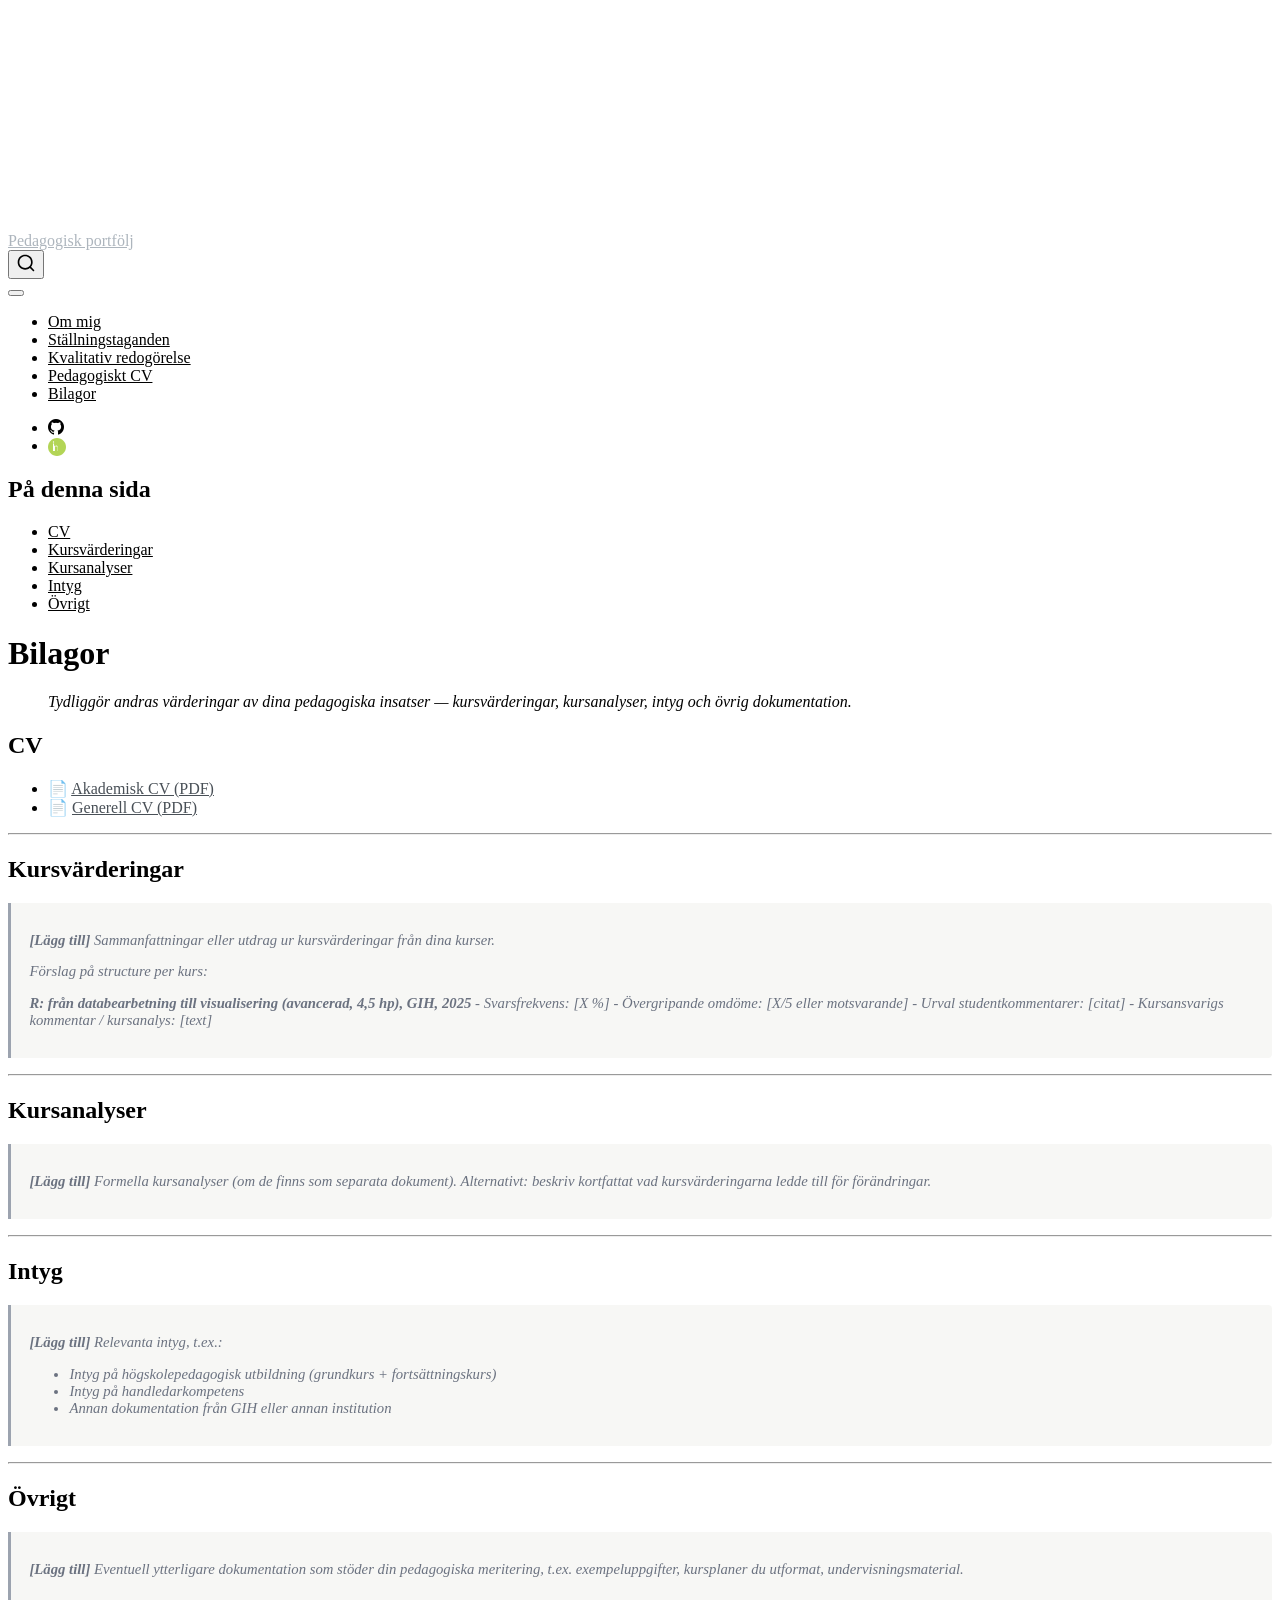
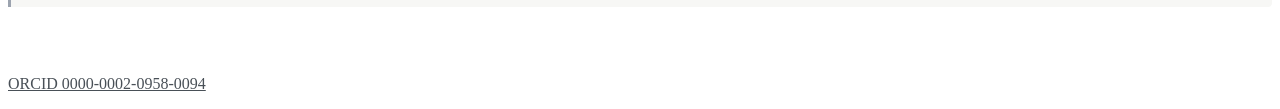
==== commit d95ae900: "Förbättra design: lux-tema, kol-hero, neutrala ikoner - Byt till lux/darkly – inga turkosa toner - Å" ====
--- a/docs/bilagor.html
+++ b/docs/bilagor.html
@@ -42,9 +42,9 @@
 <link href="site_libs/quarto-html/quarto-syntax-highlighting-ed96de9b727972fe78a7b5d16c58bf87.css" rel="stylesheet" class="quarto-color-scheme-extra" id="quarto-text-highlighting-styles">
 <script src="site_libs/bootstrap/bootstrap.min.js"></script>
 <link href="site_libs/bootstrap/bootstrap-icons.css" rel="stylesheet">
-<link href="site_libs/bootstrap/bootstrap-f93c2b1f3f0577f377aefa4848a86a36.min.css" rel="stylesheet" append-hash="true" class="quarto-color-scheme" id="quarto-bootstrap" data-mode="light">
+<link href="site_libs/bootstrap/bootstrap-26827f95213357c060b998e0666f8ebe.min.css" rel="stylesheet" append-hash="true" class="quarto-color-scheme" id="quarto-bootstrap" data-mode="light">
 <link href="site_libs/bootstrap/bootstrap-dark-0d4a9d19931feb4fee1ddab4b2489000.min.css" rel="stylesheet" append-hash="true" class="quarto-color-scheme quarto-color-alternate" id="quarto-bootstrap" data-mode="dark">
-<link href="site_libs/bootstrap/bootstrap-f93c2b1f3f0577f377aefa4848a86a36.min.css" rel="stylesheet" append-hash="true" class="quarto-color-scheme-extra" id="quarto-bootstrap" data-mode="light">
+<link href="site_libs/bootstrap/bootstrap-26827f95213357c060b998e0666f8ebe.min.css" rel="stylesheet" append-hash="true" class="quarto-color-scheme-extra" id="quarto-bootstrap" data-mode="light">
 <script id="quarto-search-options" type="application/json">{
   "location": "navbar",
   "copy-button": false,
@@ -263,7 +263,7 @@
   </li>  
   <li class="nav-item">
     <a class="nav-link" href="./stallningstaganden.html"> 
-<span class="menu-text">Pedagogiska ställningstaganden</span></a>
+<span class="menu-text">Ställningstaganden</span></a>
   </li>  
   <li class="nav-item">
     <a class="nav-link" href="./kvalitativ.html"> 
@@ -276,6 +276,17 @@
   <li class="nav-item">
     <a class="nav-link active" href="./bilagor.html" aria-current="page"> 
 <span class="menu-text">Bilagor</span></a>
+  </li>  
+</ul>
+            <ul class="navbar-nav navbar-nav-scroll ms-auto">
+  <li class="nav-item compact">
+    <a class="nav-link" href="https://github.com/dvaiman"> <i class="bi bi-github" role="img" aria-label="GitHub">
+</i> 
+<span class="menu-text"></span></a>
+  </li>  
+  <li class="nav-item">
+    <a class="nav-link" href="https://orcid.org/0000-0002-0958-0094"> 
+<span class="menu-text"><img src="assets/orcid.svg" height="18" alt="ORCID" style="vertical-align:middle; opacity:0.85;"></span></a>
   </li>  
 </ul>
           </div> <!-- /navcollapse -->
--- a/docs/styles.css
+++ b/docs/styles.css
@@ -1,77 +1,112 @@
 /* ============================================================
    Pedagogisk portfölj – neutral minimal stil
-   Neutralt grå/beige, inget navy, fungerar i flatly + darkly
+   Tema: lux (ljust) / darkly (mörkt)
+   Neutral kol/grå palett, inga turkosa toner
    ============================================================ */
 
-/* Ikoner på startsidan */
-.icon-links {
+/* ---- Turkos/teal-override (darkly använder #00bc8c) ---- */
+a { color: #495057; }
+a:hover { color: #212529; }
+.nav-link { color: inherit !important; }
+
+[data-bs-theme="dark"] a { color: #adb5bd; }
+[data-bs-theme="dark"] a:hover { color: #f8f9fa; }
+[data-bs-theme="dark"] .nav-link { color: inherit !important; }
+
+/* ---- Hero-header på startsidan ---- */
+.hero-header {
+  background: #2d3748;
+  color: #ffffff;
+  padding: 3rem 2.5rem 2.5rem;
+  border-radius: 6px;
+  margin-bottom: 2.5rem;
+}
+
+.hero-header .hero-subtitle {
+  font-size: 1.05rem;
+  color: #a0aec0;
+  margin-top: 0.3rem;
+  margin-bottom: 1.8rem;
+  font-weight: 400;
+  letter-spacing: 0.03em;
+}
+
+.hero-header .hero-icons {
   display: flex;
-  gap: 1rem;
+  gap: 1.1rem;
   align-items: center;
-  margin: 1rem 0 1.5rem 0;
-  font-size: 1.6rem;
 }
-.icon-links a {
-  color: inherit;
-  opacity: 0.65;
-  transition: opacity 0.2s;
-}
-.icon-links a:hover {
-  opacity: 1;
+
+.hero-header .hero-icons a {
+  color: #a0aec0;
+  font-size: 1.55rem;
+  line-height: 1;
+  transition: color 0.18s;
   text-decoration: none;
 }
-.icon-links .orcid-icon svg {
-  width: 1.5rem;
-  height: 1.5rem;
+
+.hero-header .hero-icons a:hover {
+  color: #ffffff;
+}
+
+.hero-header .hero-icons .orcid-svg {
+  width: 1.45rem;
+  height: 1.45rem;
   vertical-align: middle;
   position: relative;
-  top: -2px;
+  top: -1px;
+  opacity: 0.75;
+  transition: opacity 0.18s;
 }
 
-/* Sidrubrik under navbar */
-.page-subtitle {
-  color: #6b7280;
-  font-size: 1.05rem;
-  margin-bottom: 1.5rem;
-  font-weight: 400;
+.hero-header .hero-icons a:hover .orcid-svg {
+  opacity: 1;
 }
 
-/* Placeholder-boxar för innehåll som ska fyllas i */
+/* Mörkt läge: hero är lite ljusare */
+[data-bs-theme="dark"] .hero-header {
+  background: #1a202c;
+}
+
+/* ---- Placeholder-boxar ---- */
 .placeholder {
-  background-color: #f5f5f3;
+  background-color: #f7f7f5;
   border-left: 3px solid #9ca3af;
-  padding: 0.9rem 1.1rem;
+  padding: 0.9rem 1.15rem;
   border-radius: 0 4px 4px 0;
   margin: 1rem 0;
   font-style: italic;
   color: #6b7280;
-  font-size: 0.93rem;
+  font-size: 0.92rem;
 }
 
-/* Mörkt läge: placeholder */
 [data-bs-theme="dark"] .placeholder {
-  background-color: #2d2d2d;
+  background-color: #1f2937;
   border-left-color: #6b7280;
   color: #9ca3af;
 }
 
-/* Tabeller */
-table {
-  width: 100%;
-  font-size: 0.92rem;
-}
+/* ---- Tabeller ---- */
 thead th {
   background-color: #f3f4f6;
   color: #374151;
   font-weight: 600;
 }
+
 [data-bs-theme="dark"] thead th {
   background-color: #374151;
   color: #f3f4f6;
 }
+
 tbody tr:nth-child(even) td {
   background-color: #fafafa;
 }
+
 [data-bs-theme="dark"] tbody tr:nth-child(even) td {
   background-color: #1f2937;
 }
+
+/* ---- Navbar ORCID-ikon ---- */
+.navbar .nav-item a img {
+  vertical-align: middle;
+}
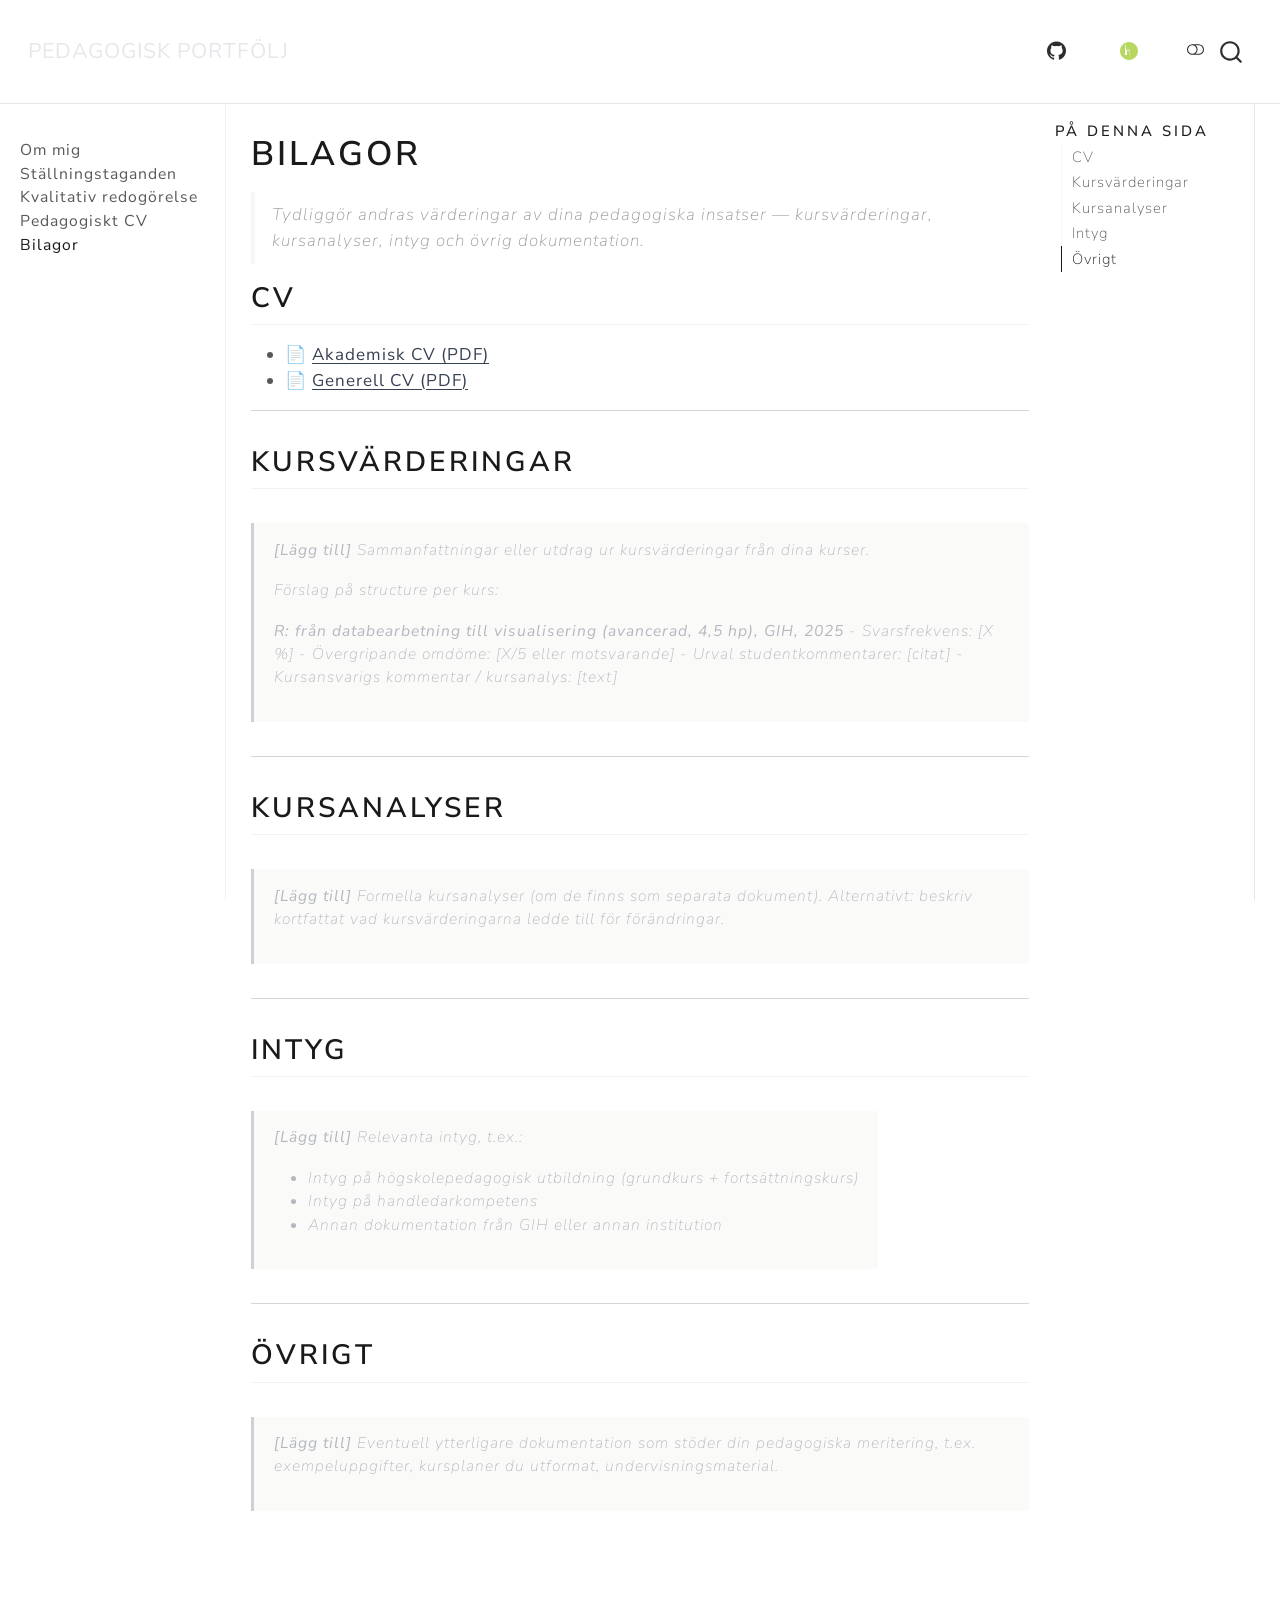
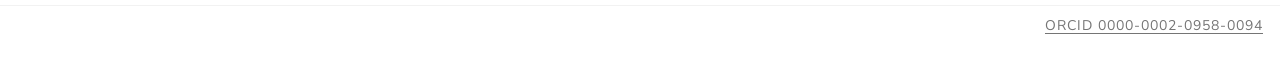
==== commit e433aef0: "Hero beige #EEECE7, vit navbar, sidebar-nav, fix HTML-rendering - Hero-ruta: mörk bakgrund → varm be" ====
--- a/docs/bilagor.html
+++ b/docs/bilagor.html
@@ -42,9 +42,9 @@
 <link href="site_libs/quarto-html/quarto-syntax-highlighting-ed96de9b727972fe78a7b5d16c58bf87.css" rel="stylesheet" class="quarto-color-scheme-extra" id="quarto-text-highlighting-styles">
 <script src="site_libs/bootstrap/bootstrap.min.js"></script>
 <link href="site_libs/bootstrap/bootstrap-icons.css" rel="stylesheet">
-<link href="site_libs/bootstrap/bootstrap-26827f95213357c060b998e0666f8ebe.min.css" rel="stylesheet" append-hash="true" class="quarto-color-scheme" id="quarto-bootstrap" data-mode="light">
-<link href="site_libs/bootstrap/bootstrap-dark-0d4a9d19931feb4fee1ddab4b2489000.min.css" rel="stylesheet" append-hash="true" class="quarto-color-scheme quarto-color-alternate" id="quarto-bootstrap" data-mode="dark">
-<link href="site_libs/bootstrap/bootstrap-26827f95213357c060b998e0666f8ebe.min.css" rel="stylesheet" append-hash="true" class="quarto-color-scheme-extra" id="quarto-bootstrap" data-mode="light">
+<link href="site_libs/bootstrap/bootstrap-6faa1df204f2b8624732f99cb0a99181.min.css" rel="stylesheet" append-hash="true" class="quarto-color-scheme" id="quarto-bootstrap" data-mode="light">
+<link href="site_libs/bootstrap/bootstrap-dark-77016cc7c37533878a65069369f6c3e6.min.css" rel="stylesheet" append-hash="true" class="quarto-color-scheme quarto-color-alternate" id="quarto-bootstrap" data-mode="dark">
+<link href="site_libs/bootstrap/bootstrap-6faa1df204f2b8624732f99cb0a99181.min.css" rel="stylesheet" append-hash="true" class="quarto-color-scheme-extra" id="quarto-bootstrap" data-mode="light">
 <script id="quarto-search-options" type="application/json">{
   "location": "navbar",
   "copy-button": false,
@@ -78,7 +78,7 @@
 <link rel="stylesheet" href="styles.css">
 </head>
 
-<body class="nav-fixed quarto-light"><script id="quarto-html-before-body" type="application/javascript">
+<body class="nav-sidebar docked nav-fixed quarto-light"><script id="quarto-html-before-body" type="application/javascript">
     const toggleBodyColorMode = (bsSheetEl) => {
       const mode = bsSheetEl.getAttribute("data-mode");
       const bodyEl = window.document.querySelector("body");
@@ -256,28 +256,6 @@
   <span class="navbar-toggler-icon"></span>
 </button>
           <div class="collapse navbar-collapse" id="navbarCollapse">
-            <ul class="navbar-nav navbar-nav-scroll me-auto">
-  <li class="nav-item">
-    <a class="nav-link" href="./index.html"> 
-<span class="menu-text">Om mig</span></a>
-  </li>  
-  <li class="nav-item">
-    <a class="nav-link" href="./stallningstaganden.html"> 
-<span class="menu-text">Ställningstaganden</span></a>
-  </li>  
-  <li class="nav-item">
-    <a class="nav-link" href="./kvalitativ.html"> 
-<span class="menu-text">Kvalitativ redogörelse</span></a>
-  </li>  
-  <li class="nav-item">
-    <a class="nav-link" href="./dokumentation.html"> 
-<span class="menu-text">Pedagogiskt CV</span></a>
-  </li>  
-  <li class="nav-item">
-    <a class="nav-link active" href="./bilagor.html" aria-current="page"> 
-<span class="menu-text">Bilagor</span></a>
-  </li>  
-</ul>
             <ul class="navbar-nav navbar-nav-scroll ms-auto">
   <li class="nav-item compact">
     <a class="nav-link" href="https://github.com/dvaiman"> <i class="bi bi-github" role="img" aria-label="GitHub">
@@ -286,7 +264,7 @@
   </li>  
   <li class="nav-item">
     <a class="nav-link" href="https://orcid.org/0000-0002-0958-0094"> 
-<span class="menu-text"><img src="assets/orcid.svg" height="18" alt="ORCID" style="vertical-align:middle; opacity:0.85;"></span></a>
+<span class="menu-text"><img src="assets/orcid.svg" height="18" alt="ORCID" style="vertical-align:middle; opacity:0.8;"></span></a>
   </li>  
 </ul>
           </div> <!-- /navcollapse -->
@@ -295,10 +273,57 @@
 </div>
       </div> <!-- /container-fluid -->
     </nav>
+  <nav class="quarto-secondary-nav">
+    <div class="container-fluid d-flex">
+      <button type="button" class="quarto-btn-toggle btn" data-bs-toggle="collapse" role="button" data-bs-target=".quarto-sidebar-collapse-item" aria-controls="quarto-sidebar" aria-expanded="false" aria-label="Skifta sidonavigering" onclick="if (window.quartoToggleHeadroom) { window.quartoToggleHeadroom(); }">
+        <i class="bi bi-layout-text-sidebar-reverse"></i>
+      </button>
+        <nav class="quarto-page-breadcrumbs" aria-label="breadcrumb"><ol class="breadcrumb"><li class="breadcrumb-item"><a href="./bilagor.html">Bilagor</a></li></ol></nav>
+        <a class="flex-grow-1" role="navigation" data-bs-toggle="collapse" data-bs-target=".quarto-sidebar-collapse-item" aria-controls="quarto-sidebar" aria-expanded="false" aria-label="Skifta sidonavigering" onclick="if (window.quartoToggleHeadroom) { window.quartoToggleHeadroom(); }">      
+        </a>
+    </div>
+  </nav>
 </header>
 <!-- content -->
 <div id="quarto-content" class="quarto-container page-columns page-rows-contents page-layout-article page-navbar">
 <!-- sidebar -->
+  <nav id="quarto-sidebar" class="sidebar collapse collapse-horizontal quarto-sidebar-collapse-item sidebar-navigation docked overflow-auto">
+    <div class="sidebar-menu-container"> 
+    <ul class="list-unstyled mt-1">
+        <li class="sidebar-item">
+  <div class="sidebar-item-container"> 
+  <a href="./index.html" class="sidebar-item-text sidebar-link">
+ <span class="menu-text">Om mig</span></a>
+  </div>
+</li>
+        <li class="sidebar-item">
+  <div class="sidebar-item-container"> 
+  <a href="./stallningstaganden.html" class="sidebar-item-text sidebar-link">
+ <span class="menu-text">Ställningstaganden</span></a>
+  </div>
+</li>
+        <li class="sidebar-item">
+  <div class="sidebar-item-container"> 
+  <a href="./kvalitativ.html" class="sidebar-item-text sidebar-link">
+ <span class="menu-text">Kvalitativ redogörelse</span></a>
+  </div>
+</li>
+        <li class="sidebar-item">
+  <div class="sidebar-item-container"> 
+  <a href="./dokumentation.html" class="sidebar-item-text sidebar-link">
+ <span class="menu-text">Pedagogiskt CV</span></a>
+  </div>
+</li>
+        <li class="sidebar-item">
+  <div class="sidebar-item-container"> 
+  <a href="./bilagor.html" class="sidebar-item-text sidebar-link active">
+ <span class="menu-text">Bilagor</span></a>
+  </div>
+</li>
+    </ul>
+    </div>
+</nav>
+<div id="quarto-sidebar-glass" class="quarto-sidebar-collapse-item" data-bs-toggle="collapse" data-bs-target=".quarto-sidebar-collapse-item"></div>
 <!-- margin-sidebar -->
     <div id="quarto-margin-sidebar" class="sidebar margin-sidebar">
         <nav id="TOC" role="doc-toc" class="toc-active">
--- a/docs/styles.css
+++ b/docs/styles.css
@@ -1,71 +1,64 @@
 /* ============================================================
    Pedagogisk portfölj – neutral minimal stil
    Tema: lux (ljust) / darkly (mörkt)
-   Neutral kol/grå palett, inga turkosa toner
+   Hero: #EEECE7 beige, navbar vit
    ============================================================ */
 
-/* ---- Turkos/teal-override (darkly använder #00bc8c) ---- */
-a { color: #495057; }
-a:hover { color: #212529; }
-.nav-link { color: inherit !important; }
+/* ---- Navbar: vit bakgrund ---- */
+.navbar {
+  background-color: #ffffff !important;
+  border-bottom: 1px solid #e5e7eb;
+}
+.navbar-brand,
+.navbar .nav-link {
+  color: #2d2d2d !important;
+}
+.navbar .nav-link:hover {
+  color: #6b7280 !important;
+}
 
-[data-bs-theme="dark"] a { color: #adb5bd; }
-[data-bs-theme="dark"] a:hover { color: #f8f9fa; }
-[data-bs-theme="dark"] .nav-link { color: inherit !important; }
+[data-bs-theme="dark"] .navbar {
+  background-color: #1a1a2e !important;
+  border-bottom: 1px solid #374151;
+}
+[data-bs-theme="dark"] .navbar-brand,
+[data-bs-theme="dark"] .navbar .nav-link {
+  color: #e5e7eb !important;
+}
 
-/* ---- Hero-header på startsidan ---- */
+/* ---- Hero-header: varm beige ---- */
 .hero-header {
-  background: #2d3748;
-  color: #ffffff;
-  padding: 3rem 2.5rem 2.5rem;
+  background: #EEECE7;
+  color: #2d2d2d;
+  padding: 2.8rem 2.2rem 2.2rem;
   border-radius: 6px;
-  margin-bottom: 2.5rem;
+  margin-bottom: 2.2rem;
 }
 
 .hero-header .hero-subtitle {
-  font-size: 1.05rem;
-  color: #a0aec0;
-  margin-top: 0.3rem;
-  margin-bottom: 1.8rem;
+  font-size: 1.1rem;
+  color: #4b5563;
+  margin: 0;
   font-weight: 400;
-  letter-spacing: 0.03em;
+  letter-spacing: 0.02em;
 }
 
-.hero-header .hero-icons {
-  display: flex;
-  gap: 1.1rem;
-  align-items: center;
+[data-bs-theme="dark"] .hero-header {
+  background: #1f2937;
+  color: #f3f4f6;
+}
+[data-bs-theme="dark"] .hero-header .hero-subtitle {
+  color: #9ca3af;
 }
 
-.hero-header .hero-icons a {
-  color: #a0aec0;
-  font-size: 1.55rem;
-  line-height: 1;
-  transition: color 0.18s;
-  text-decoration: none;
+/* ---- Sidebar: vit/neutral ---- */
+.sidebar {
+  background-color: #ffffff !important;
+  border-right: 1px solid #e5e7eb !important;
 }
-
-.hero-header .hero-icons a:hover {
-  color: #ffffff;
-}
-
-.hero-header .hero-icons .orcid-svg {
-  width: 1.45rem;
-  height: 1.45rem;
-  vertical-align: middle;
-  position: relative;
-  top: -1px;
-  opacity: 0.75;
-  transition: opacity 0.18s;
-}
-
-.hero-header .hero-icons a:hover .orcid-svg {
-  opacity: 1;
-}
-
-/* Mörkt läge: hero är lite ljusare */
-[data-bs-theme="dark"] .hero-header {
-  background: #1a202c;
+[data-bs-theme="dark"] .sidebar {
+  background-color: #111827 !important;
+  border-right-color: #374151 !important;
 }
 
 /* ---- Placeholder-boxar ---- */
@@ -79,7 +72,6 @@
   color: #6b7280;
   font-size: 0.92rem;
 }
-
 [data-bs-theme="dark"] .placeholder {
   background-color: #1f2937;
   border-left-color: #6b7280;
@@ -92,21 +84,19 @@
   color: #374151;
   font-weight: 600;
 }
-
 [data-bs-theme="dark"] thead th {
   background-color: #374151;
   color: #f3f4f6;
 }
-
 tbody tr:nth-child(even) td {
   background-color: #fafafa;
 }
-
 [data-bs-theme="dark"] tbody tr:nth-child(even) td {
   background-color: #1f2937;
 }
 
-/* ---- Navbar ORCID-ikon ---- */
-.navbar .nav-item a img {
-  vertical-align: middle;
-}
+/* ---- Länkfärger: neutrala, inga turkosa ---- */
+a { color: #374151; }
+a:hover { color: #111827; }
+[data-bs-theme="dark"] a { color: #d1d5db; }
+[data-bs-theme="dark"] a:hover { color: #f9fafb; }
